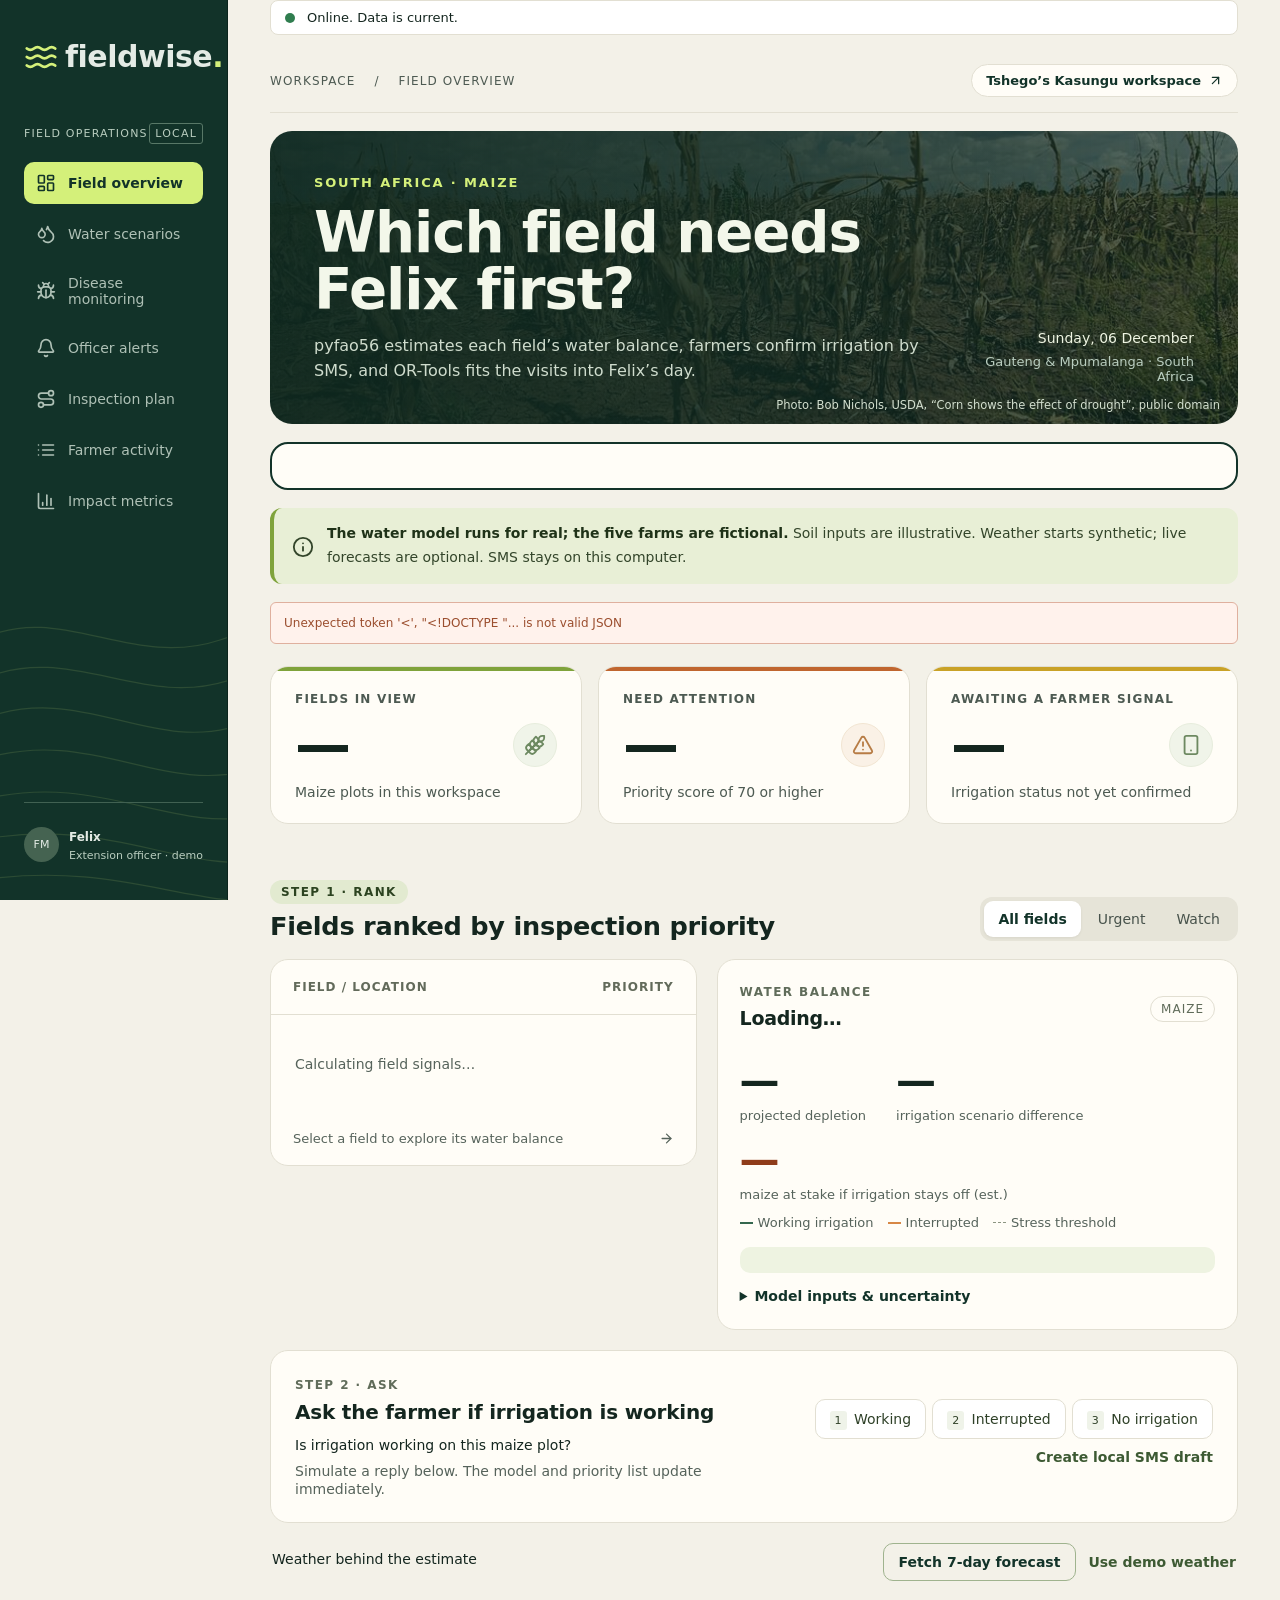
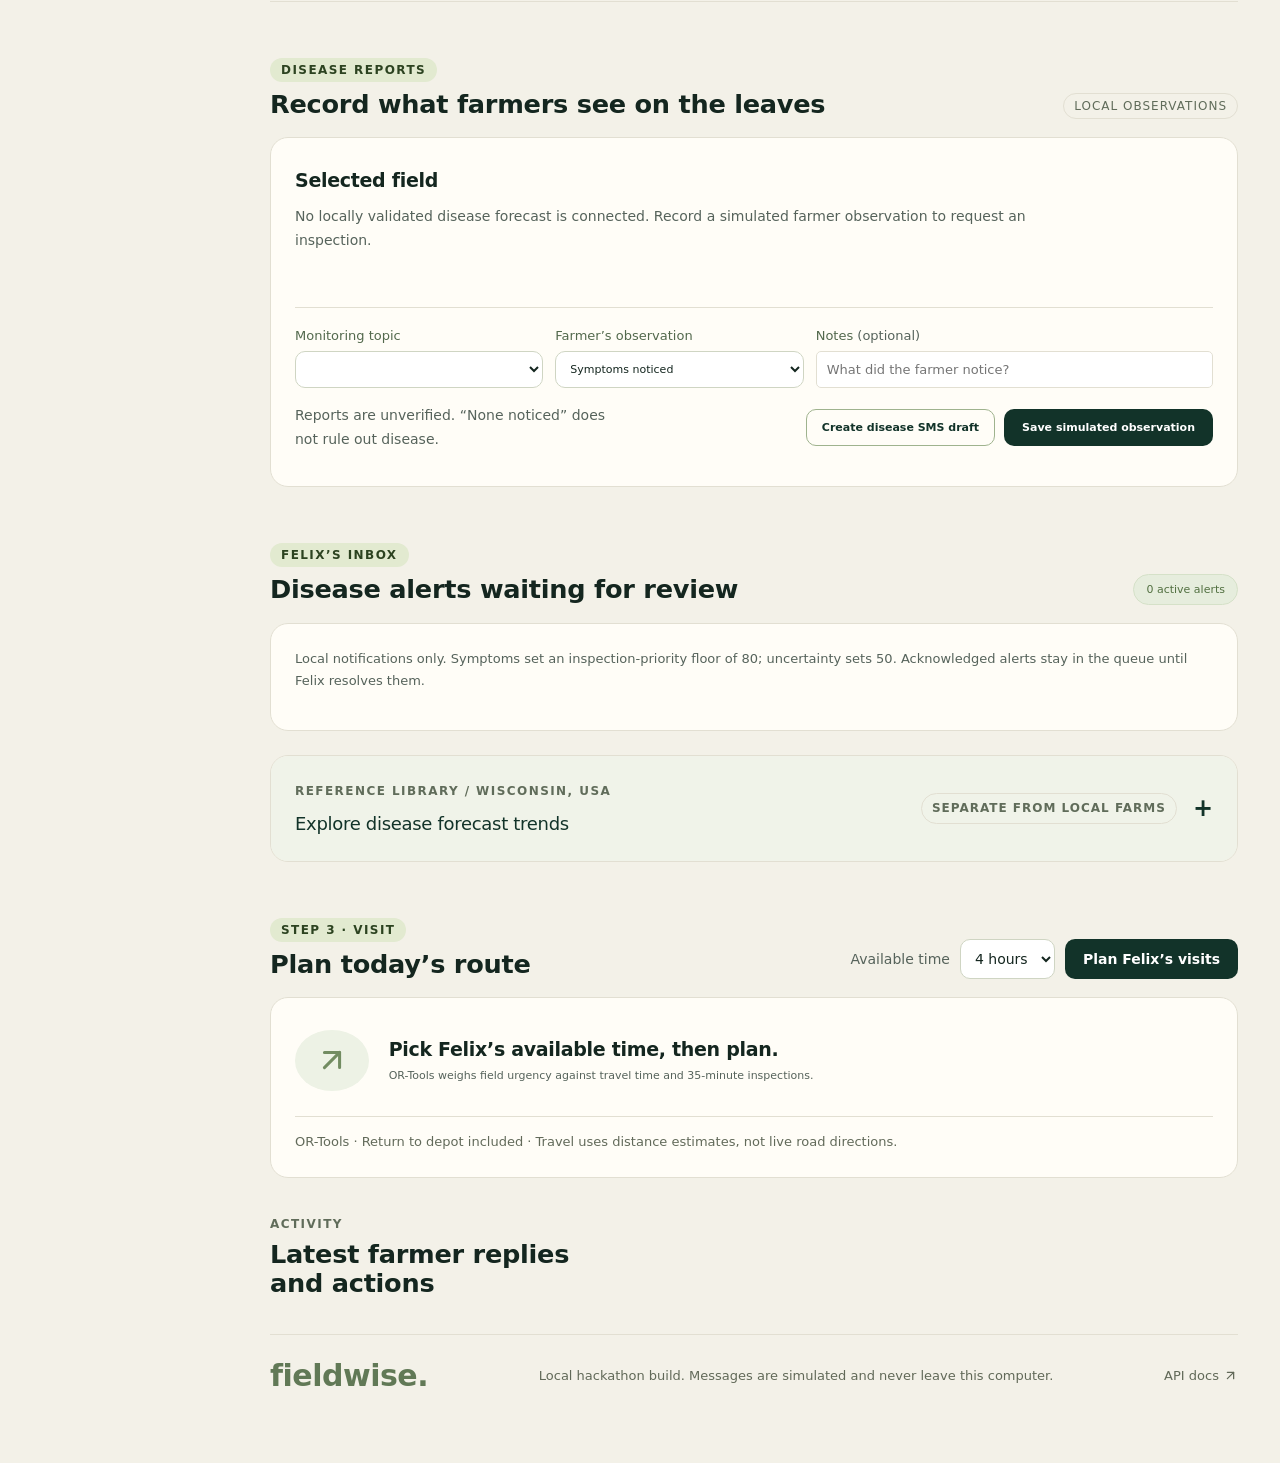
==== static/index.html @ 5302cc5b "Fieldwise hackathon build: offline-first field intelligence Officer workspace for prioritising farm " ====
<!doctype html>
<html lang="en">
<head><meta charset="utf-8"><meta name="viewport" content="width=device-width,initial-scale=1"><title>Fieldwise · Field intelligence</title><meta name="theme-color" content="#173c32"><link rel="manifest" href="/static/manifest.webmanifest"><link rel="icon" href="/static/icon.svg" type="image/svg+xml"><link rel="stylesheet" href="/static/style.css"><link rel="stylesheet" href="/static/disease.css"><link rel="stylesheet" href="/static/theme.css"><link rel="stylesheet" href="/static/a11y.css"><script defer src="/static/offline.js"></script><script defer src="/static/crops.js"></script><script defer src="/static/app.js"></script><script defer src="/static/disease.js"></script></head>
<body>
<a class="skip-link" href="#main-content">Skip to main content</a>
<aside class="sidebar" aria-label="Workspace navigation"><a class="brand" href="/" aria-label="Fieldwise home"><span class="brand-icon"><span class="ico" style="--ico:url(/static/icons/waves.svg)" aria-hidden="true"></span></span>fieldwise<span class="brand-dot">.</span></a><div class="workspace">FIELD OPERATIONS <span>LOCAL</span></div><nav aria-label="Sections"><a class="active" href="#overview"><span class="ico" style="--ico:url(/static/icons/layout-dashboard.svg)" aria-hidden="true"></span> <span>Field overview</span></a><a href="#scenario"><span class="ico" style="--ico:url(/static/icons/droplets.svg)" aria-hidden="true"></span> <span>Water scenarios</span></a><a href="#disease"><span class="ico" style="--ico:url(/static/icons/bug.svg)" aria-hidden="true"></span> <span>Disease monitoring</span></a><a href="#officer-alerts"><span class="ico" style="--ico:url(/static/icons/bell.svg)" aria-hidden="true"></span> <span>Officer alerts</span></a><a href="#route"><span class="ico" style="--ico:url(/static/icons/route.svg)" aria-hidden="true"></span> <span>Inspection plan</span></a><a href="#activity"><span class="ico" style="--ico:url(/static/icons/list.svg)" aria-hidden="true"></span> <span>Farmer activity</span></a><a href="/impact"><span class="ico" style="--ico:url(/static/icons/chart-column.svg)" aria-hidden="true"></span> <span>Impact metrics</span></a></nav><div class="sidebar-bottom"><div class="officer"><span class="avatar">FM</span><div><strong>Felix</strong><small>Extension officer · demo</small></div></div></div></aside>
<main id="overview"><span id="main-content" tabindex="-1"></span><header class="topbar"><span>WORKSPACE <b>/</b> FIELD OVERVIEW</span><a class="local" href="/felix" aria-label="Open Tshego’s Kasungu workspace">Tshego’s Kasungu workspace <span class="ico" style="--ico:url(/static/icons/arrow-up-right.svg)" aria-hidden="true"></span></a></header>
<section class="intro" data-hero="sa"><div><div class="eyebrow">SOUTH AFRICA · MAIZE</div><h1>Which field needs Felix first?</h1><p>pyfao56 estimates each field’s water balance, farmers confirm irrigation by SMS, and OR-Tools fits the visits into Felix’s day.</p></div><div class="date"><span id="today"></span><small>Gauteng & Mpumalanga · South Africa</small></div><p class="photo-credit">Photo: Bob Nichols, USDA, “Corn shows the effect of drought”, public domain</p></section>
<section id="next-visit" class="next-visit" aria-labelledby="next-visit-title" aria-live="polite"></section>
<div class="notice"><span class="notice-icon"><span class="ico" style="--ico:url(/static/icons/info.svg)" aria-hidden="true"></span></span><div><strong>The water model runs for real; the five farms are fictional.</strong> Soil inputs are illustrative. Weather starts synthetic; live forecasts are optional. SMS stays on this computer.</div></div>
<div id="error" class="error" role="alert" hidden></div>
<section class="metrics" aria-label="Field summary"><article><span>FIELDS IN VIEW</span><div><strong id="farm-count">—</strong><span class="metric-icon"><span class="ico" style="--ico:url(/static/icons/wheat.svg)" aria-hidden="true"></span></span></div><small>Maize plots in this workspace</small></article><article><span>NEED ATTENTION</span><div><strong id="urgent-count">—</strong><span class="metric-icon amber"><span class="ico" style="--ico:url(/static/icons/triangle-alert.svg)" aria-hidden="true"></span></span></div><small>Priority score of 70 or higher</small></article><article><span>AWAITING A FARMER SIGNAL</span><div><strong id="unknown-count">—</strong><span class="metric-icon"><span class="ico" style="--ico:url(/static/icons/smartphone.svg)" aria-hidden="true"></span></span></div><small>Irrigation status not yet confirmed</small></article></section>
<div class="section-heading"><div><span class="eyebrow">STEP 1 · RANK</span><h2>Fields ranked by inspection priority</h2></div><div class="filters" role="group" aria-label="Filter farms"><button class="selected" data-filter="All" aria-pressed="true">All fields</button><button data-filter="Urgent" aria-pressed="false">Urgent</button><button data-filter="Watch" aria-pressed="false">Watch</button></div></div>
<section class="field-grid"><div class="card field-list"><div class="table-head"><span>FIELD / LOCATION</span><span>PRIORITY</span></div><div id="farm-list" aria-live="polite"><p class="empty">Calculating field signals…</p></div><div class="list-foot">Select a field to explore its water balance <span><span class="ico" style="--ico:url(/static/icons/arrow-right.svg)" aria-hidden="true"></span></span></div></div><article class="card scenario" id="scenario"><div class="card-title"><div><span class="eyebrow">WATER BALANCE</span><h3 id="selected-name">Loading…</h3></div><span class="tag">MAIZE</span></div><div class="scenario-stats"><div><strong id="depletion">—</strong><span>projected depletion</span></div><div><strong id="difference">—</strong><span>irrigation scenario difference</span></div><div class="stake"><strong id="at-stake">—</strong><span>maize at stake if irrigation stays off (est.)</span></div></div><p id="yield-method" class="muted"></p><p id="window-label" class="muted"></p><div id="chart" class="chart"></div><div class="legend"><span><i class="green"></i>Working irrigation</span><span><i class="orange"></i>Interrupted</span><span><i class="dashed"></i>Stress threshold</span></div><div id="reason" class="reason"></div><details><summary>Model inputs & uncertainty</summary><div id="inputs"></div><p>Treat these as scenario estimates with low confidence. Starting moisture and field parameters are assumed, and the model is uncalibrated.</p></details></article></section>
<section class="card response"><div><span class="eyebrow">STEP 2 · ASK</span><h2>Ask the farmer if irrigation is working</h2><p id="question">Is irrigation working on this maize plot?</p><small>Simulate a reply below. The model and priority list update immediately.</small></div><div class="reply-actions"><div class="reply-group"><button data-reply="1"><span>1</span> Working</button><button data-reply="2"><span>2</span> Interrupted</button><button data-reply="3"><span>3</span> No irrigation</button></div><button class="text-button" id="draft">Create local SMS draft</button><p id="draft-result" role="status"></p></div></section>
<section class="weather-strip"><div><strong>Weather behind the estimate</strong><span id="weather-source"></span></div><div><button id="live-weather" class="outline-button">Fetch 7-day forecast</button><button id="demo-weather" class="text-button">Use demo weather</button></div></section>
<div class="section-heading" id="disease"><div><span class="eyebrow">DISEASE REPORTS</span><h2>Record what farmers see on the leaves</h2></div><span class="tag">LOCAL OBSERVATIONS</span></div>
<section class="card disease-panel"><div class="card-title"><div><h3 id="disease-farm-name">Selected field</h3><p class="disease-subtitle">No locally validated disease forecast is connected. Record a simulated farmer observation to request an inspection.</p></div></div><div id="disease-cards" class="disease-cards"></div>
<form id="disease-observation-form"><div class="observation-fields"><label>Monitoring topic<select id="disease-topic"></select></label><label>Farmer’s observation<select id="disease-status"><option value="symptoms">Symptoms noticed</option><option value="none">None noticed</option><option value="uncertain">Unsure / needs follow-up</option></select></label><label class="observation-note">Notes <span>(optional)</span><input id="disease-notes" maxlength="500" placeholder="What did the farmer notice?" autocomplete="off"></label></div><div class="observation-actions"><span>Reports are unverified. “None noticed” does not rule out disease.</span><div><button type="button" id="disease-draft" class="outline-button">Create disease SMS draft</button><button type="submit" id="save-observation" class="primary-button">Save simulated observation</button></div></div><p id="disease-draft-result" role="status"></p></form></section>
<div class="section-heading" id="officer-alerts"><div><span class="eyebrow">FELIX’S INBOX</span><h2>Disease alerts waiting for review</h2></div><span class="alert-counter" id="disease-alert-count">0 active alerts</span></div>
<section class="card alert-panel"><p class="alert-explanation">Local notifications only. Symptoms set an inspection-priority floor of 80; uncertainty sets 50. Acknowledged alerts stay in the queue until Felix resolves them.</p><div id="disease-alerts" aria-live="polite"></div></section>
<details class="card reference-panel" id="reference-panel"><summary><span><span class="eyebrow">REFERENCE LIBRARY / WISCONSIN, USA</span><strong>Explore disease forecast trends</strong></span><span class="tag">SEPARATE FROM LOCAL FARMS</span></summary><div class="reference-body"><p class="reference-intro">UW–Madison supplies station-based forecasts for maize and soybean diseases. These results are not applied to the South African farms or Felix’s priorities.</p><div class="reference-controls"><label>Forecast target date<input id="reference-date" type="date" value="2026-07-15"></label><label>Forecast days<select id="reference-days"><option value="1">1 day</option><option value="3">3 days</option><option value="7" selected>7 days</option></select></label><button id="fetch-reference" class="primary-button">Fetch UW reference</button><button id="cached-reference" class="outline-button">Load saved reference</button><button id="sample-reference" class="text-button">Use offline sample</button></div><p id="reference-error" class="reference-error" role="alert" hidden></p><div id="reference-provenance" class="reference-provenance" role="status">Loading offline sample…</div><div class="reference-selectors"><label>Disease<select id="reference-disease"><option value="grey_leaf_spot">Grey leaf spot · maize</option><option value="tar_spot">Tar spot · maize</option><option value="frogeye_leaf_spot">Frogeye leaf spot · soybean</option><option value="white_mould">White mould · non-irrigated soybean</option></select></label><label>Reference station<select id="reference-station"></select></label></div><div id="reference-chart" class="reference-chart"></div><div class="reference-table-wrap"><table class="reference-table"><thead><tr><th>Forecast date</th><th>Risk index (0–1)</th><th>Risk class</th></tr></thead><tbody id="reference-rows"></tbody></table></div><p class="reference-footnote">Inactive or missing results mean the risk is unknown. The synthetic sample uses illustrative curves, not disease equations.</p><a class="text-button" href="https://github.com/UW-Madison-DSI/llm-ag-forecasting-app" target="_blank" rel="noopener noreferrer">UW–Madison source and documentation <span class="ico" style="--ico:url(/static/icons/arrow-up-right.svg)" aria-hidden="true"></span></a></div></details>
<div class="section-heading" id="route"><div><span class="eyebrow">STEP 3 · VISIT</span><h2>Plan today’s route</h2></div><div class="route-controls"><label for="budget">Available time</label><select id="budget"><option value="120">2 hours</option><option value="240" selected>4 hours</option><option value="480">8 hours</option></select><button id="plan" class="primary-button">Plan Felix’s visits</button></div></div>
<section class="card route-card"><div id="route-result"><div class="route-placeholder"><span><span class="ico" style="--ico:url(/static/icons/arrow-up-right.svg)" aria-hidden="true"></span></span><div><h3>Pick Felix’s available time, then plan.</h3><p>OR-Tools weighs field urgency against travel time and 35-minute inspections.</p></div></div></div><p class="route-note">OR-Tools · Return to depot included · Travel uses distance estimates, not live road directions.</p></section>
<section class="activity-section" id="activity"><div><span class="eyebrow">ACTIVITY</span><h2>Latest farmer replies and actions</h2></div><div id="activity-list"></div></section>
<footer><a class="brand footer-brand" href="#overview">fieldwise.</a><span>Local hackathon build. Messages are simulated and never leave this computer.</span><a href="/docs" target="_blank" rel="noopener">API docs <span class="ico" style="--ico:url(/static/icons/arrow-up-right.svg)" aria-hidden="true"></span></a></footer>
</main><div id="toast" class="toast" role="status" hidden></div>
</body></html>
---- static/style.css ----
:root{--forest:#173c32;--green:#34674e;--lime:#d5eb91;--paper:#f5f5ef;--ink:#1f342b;--muted:#738078;--line:#e0e5dc;--orange:#d78745;--white:#fff;--shadow:0 3px 18px #203e2704;font-family:Inter,Segoe UI,Arial,sans-serif;color:var(--ink);background:var(--paper);font-synthesis:none}*{box-sizing:border-box}body{margin:0}button,select{font:inherit}button,a,select{touch-action:manipulation}button{cursor:pointer}button:disabled{cursor:wait;opacity:.55}button:focus-visible,a:focus-visible,select:focus-visible,summary:focus-visible{outline:3px solid #93ad4b;outline-offset:3px}a{color:inherit;text-decoration:none}.sidebar{width:228px;position:fixed;inset:0 auto 0 0;background:var(--forest);color:#e4ebe5;padding:38px 24px;display:flex;flex-direction:column}.brand{font-size:29px;letter-spacing:-1.4px;font-weight:700;display:flex;align-items:center;gap:7px}.brand-icon{color:var(--lime);font-size:40px;line-height:.7}.brand-dot{color:var(--lime);margin-left:-7px}.workspace{font-size:11px;letter-spacing:1.2px;color:#9ab7a7;margin:49px 0 18px;display:flex;justify-content:space-between;align-items:center}.workspace span{border:1px solid #587867;padding:3px 5px;border-radius:3px;font-size:11px}nav{display:grid;gap:9px}nav a{padding:13px 12px;border-radius:6px;color:#afc1b6;display:flex;gap:12px;font-size:18px}nav a span{font-size:12px;align-self:center}nav a:hover,nav a.active{background:#2a4e40;color:var(--lime)}.sidebar-bottom{margin-top:auto}.seedling{font-size:65px;font-weight:200;color:#95b38a;line-height:1}.sidebar-bottom p{font-size:22px;letter-spacing:-.5px;line-height:1.45;margin:12px 0}.sidebar-bottom>small{font-size:11px;color:#9eb4a7}.officer{border-top:1px solid #416152;margin-top:35px;padding-top:24px;display:flex;gap:10px;align-items:center}.avatar{background:#456351;width:35px;height:35px;border-radius:50%;display:grid;place-items:center;font-size:11px}.officer strong{font-size:12px}.officer small{display:block;font-size:11px;color:#a7beaf;margin-top:4px}main{margin-left:228px;padding:0 42px;max-width:1780px}.topbar{height:78px;border-bottom:1px solid var(--line);display:flex;justify-content:space-between;align-items:center;font-size:11px;letter-spacing:1.1px;color:var(--muted)}.topbar b{margin:0 14px;font-weight:400}.local{background:#e7ede3;border:1px solid #dce5d8;padding:7px 11px;border-radius:20px;letter-spacing:0;font-size:11px;color:#4d684e;display:flex;align-items:center;gap:7px}.local i{height:5px;width:5px;background:#588152;border-radius:50%}.intro{display:flex;justify-content:space-between;align-items:center;padding:36px 0 23px}.eyebrow{font-size:11px;letter-spacing:1.6px;color:#606c5a;font-weight:600}h1{font-size:clamp(26px,2.5vw,38px);font-weight:500;letter-spacing:-1.3px;margin:12px 0}p{line-height:1.65}.intro p{font-size:12px;color:var(--muted);margin:0}.date{text-align:right;font-size:12px}.date small{display:block;font-size:11px;color:var(--muted);margin-top:8px}.notice{display:flex;align-items:center;gap:13px;font-size:11px;line-height:1.7;background:#eaf0df;border:1px solid #dde6d0;border-radius:7px;padding:12px 16px;color:#617153}.notice strong{font-weight:600;color:#455d3d}.notice-icon{font-size:24px}.metrics{display:grid;grid-template-columns:repeat(3,1fr);gap:17px;margin:24px 0 32px}.metrics article{background:white;border:1px solid var(--line);padding:20px 22px;border-radius:8px;box-shadow:var(--shadow)}.metrics article>span{font-size:11px;letter-spacing:1px;color:var(--muted)}.metrics article>div{display:flex;justify-content:space-between;align-items:center;margin:10px 0}.metrics strong{font-size:35px;font-weight:500}.metric-icon{color:#6d8961;background:#f0f4e9;border:1px solid #e7eddd;width:35px;height:35px;display:grid;place-items:center;border-radius:50%;font-size:20px}.metric-icon.amber{color:#b77c45;background:#faf1e6;border-color:#f2e5d2}.metrics small{font-size:11px;color:var(--muted)}.section-heading{display:flex;align-items:end;justify-content:space-between;margin:30px 0 18px;gap:14px}h2{font-size:21px;letter-spacing:-.6px;font-weight:500;margin:8px 0 0}.filters{background:#e9ede3;border-radius:6px;padding:3px;display:flex;gap:3px}.filters button{border:0;background:transparent;border-radius:4px;padding:8px 12px;font-size:11px;color:#616b5e}.filters button.selected{color:var(--forest);background:#fff;box-shadow:0 1px 3px #0001}.field-grid{display:grid;grid-template-columns:.9fr 1.1fr;gap:20px;align-items:start}.card{background:var(--white);border:1px solid var(--line);border-radius:9px;box-shadow:var(--shadow);overflow:hidden}.table-head{font-size:11px;letter-spacing:1px;color:#626a5a;display:flex;justify-content:space-between;padding:20px 22px;border-bottom:1px solid var(--line)}.farm-row{display:flex;align-items:center;width:100%;text-align:left;border:0;border-bottom:1px solid #edf0e9;background:#fff;padding:21px 18px;gap:13px;position:relative}.farm-row:hover{background:#f6f9f2}.farm-row.chosen{background:#f0f5e9}.farm-row.chosen:before{content:'';position:absolute;left:0;top:0;bottom:0;width:3px;background:#7b9854}.farm-icon{width:34px;height:36px;background:#e8efdf;color:#78936b;display:grid;place-items:center;border-radius:6px;font-size:22px;flex-shrink:0}.farm-info{flex:1}.farm-info strong{font-size:12px;font-weight:600;display:block}.farm-info small{font-size:11px;color:var(--muted);display:block;margin-top:5px}.farm-score{display:flex;flex-direction:column;align-items:end;gap:5px;font-size:11px;color:#5f6b62}.badge{padding:4px 8px;border-radius:15px;font-size:11px;font-weight:500}.urgent{background:#f9e8d9;color:#995923}.watch{background:#f8f0d6;color:#8c7724}.routine{background:#eaf0e3;color:#546f46}.list-foot{font-size:11px;color:var(--muted);padding:18px 22px;display:flex;justify-content:space-between}.scenario{padding:22px}.card-title{display:flex;justify-content:space-between;align-items:center}h3{font-size:17px;font-weight:500;margin:7px 0;letter-spacing:-.3px}.tag{border:1px solid var(--line);border-radius:4px;font-size:11px;letter-spacing:1px;color:#606c5a;padding:5px 7px}.scenario-stats{display:flex;gap:30px;margin:22px 0 12px}.scenario-stats strong{font-size:26px;font-weight:500}.scenario-stats strong small{font-size:12px;color:var(--muted)}.scenario-stats span{display:block;font-size:11px;color:var(--muted);margin-top:4px}.muted{font-size:11px;color:var(--muted)}.chart svg{width:100%;height:auto;display:block}.legend{display:flex;gap:14px;flex-wrap:wrap;font-size:11px;color:var(--muted);margin-bottom:17px}.legend span{display:flex;align-items:center;gap:5px}.legend i{display:block;width:13px;height:2px}.legend .green{background:var(--green)}.legend .orange{background:var(--orange)}.legend .dashed{border-top:1px dashed #8c9582}.reason{font-size:11px;line-height:1.7;color:#64735e;background:#f6f8f1;border-radius:5px;padding:11px}details{margin-top:12px;font-size:11px;color:var(--muted);line-height:1.6}summary{cursor:pointer;color:#5a7054}details p{margin-bottom:0}.input-grid{display:grid;grid-template-columns:1fr 1fr;gap:8px;margin-top:10px}.response{display:flex;align-items:center;justify-content:space-between;gap:22px;margin-top:20px;padding:24px}.response h2{font-size:20px}.response p{font-size:11px;margin:10px 0 5px}.response small{font-size:11px;color:var(--muted)}.reply-group{display:flex;gap:6px}.reply-group button{border:1px solid var(--line);background:#fff;border-radius:6px;padding:10px;font-size:11px;color:#5d7059;white-space:nowrap}.reply-group button span{background:#eff3e9;border-radius:3px;padding:3px 5px;font-size:11px;margin-right:3px}.reply-group button.selected{background:var(--forest);color:#fff;border-color:var(--forest)}.reply-group button.selected span{background:#496551}.text-button{border:0;background:transparent;color:#616a57;font-size:11px;padding:10px 0}.reply-actions{text-align:right;max-width:49%}#draft-result{font-size:11px;color:#66715f;margin:0}.weather-strip{border-bottom:1px solid var(--line);padding:20px 2px;display:flex;align-items:center;justify-content:space-between;gap:20px;font-size:11px}.weather-strip strong{display:block;font-weight:500}.weather-strip span{display:block;color:var(--muted);font-size:11px;margin-top:6px}.weather-strip>div:last-child{display:flex;gap:12px}.outline-button{border:1px solid #ced9c4;background:transparent;color:#526d47;font-size:11px;padding:9px 11px;border-radius:5px}.route-controls{display:flex;gap:10px;align-items:center;font-size:11px}.route-controls label{color:var(--muted)}select{background:#fff;border:1px solid var(--line);border-radius:5px;padding:10px;font-size:11px;color:var(--ink)}.primary-button{background:var(--forest);color:#fff;border:0;border-radius:5px;padding:12px 15px;font-size:11px}.primary-button span{color:var(--lime);margin-left:12px}.route-card{padding:24px}.route-placeholder{display:flex;gap:20px;align-items:center;padding:8px 0}.route-placeholder>span{font-size:31px;background:#edf2e5;color:#728c61;border-radius:50%;padding:12px 19px}.route-placeholder p{font-size:11px;color:var(--muted);margin:5px 0}.route-note{font-size:11px;color:#626a5a;border-top:1px solid var(--line);padding-top:15px;margin:17px 0 0}.route-summary{display:flex;justify-content:space-between;font-size:12px;margin-bottom:20px}.route-stops{display:flex;gap:12px;flex-wrap:wrap}.stop{background:#f3f6ed;border:1px solid #e7ecdf;padding:13px;border-radius:6px;min-width:145px;flex:1}.stop>span{font-size:11px;color:#7d8f6c}.stop strong{display:block;font-size:11px;margin:9px 0}.stop small{font-size:11px;color:var(--muted)}.deferred{font-size:11px;color:#8b7c62}.activity-section{display:grid;grid-template-columns:1fr 2fr;gap:20px;padding:36px 0}.activity-row{border-bottom:1px solid var(--line);padding:11px 0;font-size:11px;display:flex;gap:12px;align-items:baseline;line-height:1.6}.activity-row time{font-size:11px;color:#616a57;min-width:45px}.empty{font-size:11px;color:var(--muted);padding:24px}.error{border:1px solid #dfb09e;padding:13px;margin-top:18px;background:#fff2ec;color:#9b4e2e;font-size:12px;border-radius:6px}footer{border-top:1px solid var(--line);display:flex;justify-content:space-between;align-items:center;gap:15px;padding:23px 0 30px;font-size:11px;color:#616958}.footer-brand{font-size:20px;color:#617956}.toast{position:fixed;bottom:22px;right:25px;background:var(--forest);color:#fff;padding:15px 21px;border-radius:7px;box-shadow:0 6px 20px #0002;font-size:12px;z-index:10;max-width:90vw}[hidden]{display:none!important}html{scroll-behavior:smooth;scroll-padding-top:20px}@media(min-width:1600px){main{padding:0 64px}.farm-row{padding:26px 22px}.chart{margin-top:15px}}@media(max-width:1200px){.sidebar{width:195px;padding:32px 18px}main{margin-left:195px;padding:0 25px}.date{display:none}.response{align-items:start;flex-direction:column}.reply-actions{max-width:100%;text-align:left}.field-grid{grid-template-columns:1fr 1.1fr}.farm-row{padding:19px 12px;gap:8px}.farm-info strong{font-size:11px}}@media(max-width:900px){.sidebar{width:72px;padding:26px 12px}.brand{font-size:0}.brand-icon{font-size:38px}.brand-dot,.workspace,.sidebar-bottom,nav a span{display:none}nav{margin-top:40px}nav a{padding:12px;justify-content:center}main{margin-left:72px;padding:0 22px}.field-grid{grid-template-columns:1fr}.metrics{gap:9px}.metrics article{padding:16px 13px}.metrics article>span{font-size:11px}.metrics small{font-size:11px}.section-heading{flex-wrap:wrap}.weather-strip{align-items:start;flex-direction:column}.activity-section{grid-template-columns:1fr}.footer-brand{font-size:20px}.topbar{height:62px}.intro{padding-top:28px}}@media(max-width:520px){.sidebar{display:none}main{margin-left:0;padding:0 16px}.intro h1{font-size:29px}.intro p{font-size:11px}.metrics{grid-template-columns:1fr}.metrics article{display:grid;grid-template-columns:1fr auto;align-items:center;padding:13px 17px}.metrics article>div{grid-row:1/3;grid-column:2;gap:15px;margin:0}.metrics strong{font-size:28px}.metrics small{margin-top:6px}.metrics article>span{font-size:11px}.notice{font-size:11px}.topbar{font-size:11px}.topbar b{margin:0 6px}.response{padding:20px}.reply-group{flex-wrap:wrap}.reply-group button{font-size:11px}.route-controls{flex-wrap:wrap}.scenario{padding:18px}.scenario-stats{gap:18px}.scenario-stats strong{font-size:24px}.legend{font-size:11px;gap:10px}.weather-strip>div:last-child{flex-wrap:wrap}footer span{max-width:140px;line-height:1.6}h2{font-size:20px}.route-summary{flex-direction:column;gap:8px}}@media(prefers-reduced-motion:reduce){html{scroll-behavior:auto}}
---- static/disease.css ----
.disease-panel,.alert-panel{padding:24px}.disease-subtitle,.reference-intro{font-size:12px;color:var(--muted);max-width:800px;line-height:1.7}.disease-cards{display:grid;grid-template-columns:1fr 1fr;gap:14px;margin:20px 0}.disease-condition{background:#f7f8f2;border:1px solid var(--line);border-radius:7px;padding:18px}.disease-condition-top{display:flex;justify-content:space-between;align-items:center;gap:12px}.disease-condition h4{font-weight:600;font-size:13px;margin:0}.unassessed{background:#e8ece5;color:#5e6a57;border-radius:15px;padding:5px 9px;font-size:11px;white-space:nowrap}.disease-condition p{font-size:11px;color:#616a5a;margin-bottom:0}.disease-condition small{font-size:11px;color:#616a5a;display:block;margin-top:9px}.observation-fields{display:grid;grid-template-columns:1fr 1fr 1.6fr;gap:12px;border-top:1px solid var(--line);padding-top:20px}.observation-fields label,.reference-controls label,.reference-selectors label{display:flex;flex-direction:column;gap:8px;font-size:11px;font-weight:500;color:#53694d}.observation-fields label span{font-weight:400;color:var(--muted);display:contents}.observation-fields input,.reference-controls input{padding:10px;border:1px solid var(--line);border-radius:5px;font:inherit;color:var(--ink);background:white;min-width:0}.observation-fields select,.reference-controls select,.reference-selectors select{font-size:11px}.observation-actions{display:flex;justify-content:space-between;align-items:center;gap:20px;margin-top:16px}.observation-actions>span{font-size:11px;color:var(--muted);max-width:320px;line-height:1.7}.observation-actions>div{display:flex;gap:9px}.observation-actions button{font-size:11px}.alert-counter{background:#e6eddd;color:#527041;border:1px solid #d5e1c8;border-radius:20px;padding:8px 12px;font-size:11px}.alert-explanation{font-size:11px;color:var(--muted);line-height:1.7;margin:0 0 14px}.officer-alert{border-top:1px solid var(--line);padding:17px 0;display:flex;justify-content:space-between;align-items:center;gap:20px}.officer-alert h4{margin:0 0 7px;font-size:12px;font-weight:600}.officer-alert p{font-size:11px;color:var(--muted);margin:4px 0;max-width:650px}.alert-actions{display:flex;gap:8px;align-items:center;flex-shrink:0}.alert-actions button{padding:9px 11px;font-size:11px}.state-pill{font-size:11px;padding:5px 8px;background:#f7eadb;color:#9a683b;border-radius:12px}.state-pill.acknowledged{background:#e9eeda;color:#6b7a35}.state-pill.resolved{background:#e9eeea;color:#64816b}.reference-panel{margin-top:24px;font-size:inherit}.reference-panel>summary{list-style:none;padding:22px 24px;display:flex;justify-content:space-between;align-items:center;gap:16px;background:#f0f3e9}.reference-panel>summary::-webkit-details-marker{display:none}.reference-panel>summary strong{display:block;font-size:18px;font-weight:500;letter-spacing:-.3px;margin-top:8px}.reference-panel>summary:after{content:'+';font-size:24px}.reference-panel[open]>summary:after{content:'−'}.reference-panel .tag{margin-left:auto}.reference-body{padding:0 24px 24px}.reference-controls{display:flex;align-items:end;gap:13px;flex-wrap:wrap;margin:20px 0}.reference-controls button{min-height:37px;font-size:11px}.reference-controls label input{font-size:11px;height:37px}.reference-provenance{background:#fff2dd;border:1px solid #e9d7ae;color:#846c3c;padding:13px 15px;border-radius:6px;font-size:11px;line-height:1.7}.reference-provenance.live{background:#eaf0e4;border-color:#d6e1c9;color:#60724d}.reference-selectors{display:flex;gap:15px;margin:20px 0 15px}.reference-selectors label{flex:1;min-width:0}.reference-selectors select{width:100%;text-overflow:ellipsis}.reference-chart svg{width:100%;height:auto;max-height:250px;display:block}.reference-table-wrap{overflow-x:auto}.reference-table{width:100%;border-collapse:collapse;font-size:11px;margin-top:12px}.reference-table th{text-align:left;font-size:11px;font-weight:500;letter-spacing:.7px;color:var(--muted);padding:11px;border-bottom:1px solid var(--line)}.reference-table td{padding:10px 11px;border-bottom:1px solid #edf0e8}.reference-footnote{color:var(--muted);font-size:11px}.reference-error{padding:12px;border:1px solid #e0b79e;background:#fff0e7;color:#975331;border-radius:6px;font-size:11px}.risk-high{color:#a94d29}.risk-moderate{color:#997526}.risk-low{color:#47795a}.risk-unknown,.risk-inactive{color:#8c9484}#disease-draft-result{font-size:11px;color:#67765d;line-height:1.6}.disease-reason{font-size:11px;color:#967145}.alert-panel .empty{padding:12px 0;margin:0}@media(max-width:1200px){.observation-fields{grid-template-columns:1fr 1fr}.observation-note{grid-column:1/-1}.observation-actions{align-items:start;flex-direction:column}.officer-alert{align-items:start;flex-direction:column;gap:10px}}@media(max-width:650px){.disease-cards{grid-template-columns:1fr}.disease-panel,.alert-panel{padding:18px}.observation-fields{grid-template-columns:1fr}.observation-actions>div{flex-wrap:wrap}.reference-panel>summary{padding:18px}.reference-panel .tag{display:none}.reference-body{padding:0 18px 18px}.reference-selectors{flex-direction:column}.reference-controls{gap:10px}.reference-controls label{flex:1}.reference-panel>summary strong{font-size:17px}.disease-condition-top{flex-wrap:wrap}.alert-actions{flex-wrap:wrap}.disease-panel select{max-width:100%}}
---- static/theme.css ----
/* Fieldwise visual theme: "field ledger". Loaded after page styles, before a11y.css.
   Fonts are system fonts (Bahnschrift ships with Windows 10+), so nothing downloads and offline mode still works. */
:root{
  --forest:#123329;--forest-2:#1c4536;--lime:#d4f07a;--paper:#f3f1e8;--card:#fffdf7;--ink:#14261f;--line:#e2dfd2;
  --clay:#8f3c1a;--clay-bg:#f6dfd3;--amber:#6f5205;--amber-bg:#f3e6bf;--moss:#2f5427;--moss-bg:#dfead5;
  --display:"Bahnschrift","DIN Alternate","Barlow Semi Condensed","Roboto Condensed","Arial Narrow",system-ui,sans-serif;
  --text:"Segoe UI Variable Text","Segoe UI",system-ui,-apple-system,"Helvetica Neue",sans-serif;
  --lift:0 1px 0 #fff inset,0 12px 32px -20px rgba(18,51,41,.45);
  --contour:url("data:image/svg+xml,%3Csvg xmlns='http://www.w3.org/2000/svg' width='520' height='320' viewBox='0 0 520 320'%3E%3Cg fill='none' stroke='%23d4f07a' stroke-opacity='.13' stroke-width='1.2'%3E%3Cpath d='M-20 60c80-40 150 30 240 0s170-60 320-10'/%3E%3Cpath d='M-20 100c90-40 160 30 250 0s160-50 310-5'/%3E%3Cpath d='M-20 140c100-40 170 35 260 5s150-45 300 0'/%3E%3Cpath d='M-20 180c110-35 180 35 270 10s140-40 290 5'/%3E%3Cpath d='M-20 220c120-30 190 35 280 15s130-35 280 10'/%3E%3Cpath d='M-20 260c130-25 200 35 290 20s120-30 270 15'/%3E%3Cpath d='M-20 300c140-20 210 30 300 20s110-25 260 15'/%3E%3Cellipse cx='400' cy='70' rx='60' ry='26'/%3E%3Cellipse cx='400' cy='70' rx='34' ry='13'/%3E%3C/g%3E%3C/svg%3E");
  font-family:var(--text);font-size:15px;color:var(--ink);background:var(--paper);
}
body{background:var(--paper);-webkit-font-smoothing:antialiased}
h1,h2,h3,.brand,.metrics strong,.points strong,.evidence-value,.scenario-stats strong,.farm-points,.impact-tile strong,.hero-stat strong{font-family:var(--display);font-variant-numeric:tabular-nums}
p{line-height:1.6}

/* Sidebar */
.sidebar{background:var(--forest) var(--contour) 0 100%/520px auto no-repeat;border-right:1px solid #0b241c}
.brand{font-size:30px;letter-spacing:-.5px;font-weight:700}
nav a{font-size:16px;border-radius:10px;padding:11px 12px;transition:background .15s,color .15s}
nav a span{font-size:14px}
nav a.active{background:var(--lime);color:var(--forest);font-weight:600}
nav a:hover:not(.active){background:#21503f;color:#f1f6e4}
.sidebar-bottom>small{font-size:13px;line-height:1.5;color:#b9cdbf;display:block}
.officer small,.workspace{color:#b9cdbf}

/* Top bar and connection pill */
main{padding-bottom:40px}
.topbar{height:64px;font-size:12px;color:#4d5a52}
.local{font-size:13px;background:var(--card);border-color:var(--line);color:var(--forest);font-weight:600;padding:8px 14px}
.connection{display:inline-flex;margin:14px 0 0;border-radius:999px;padding:6px 14px;font-size:13px;width:auto;max-width:100%}
.connection span{min-width:0}

/* Hero band */
.intro{position:relative;overflow:hidden;margin-top:18px;padding:44px 44px 40px;border-radius:22px;align-items:flex-end;gap:32px;
  background:var(--forest) var(--contour) right -40px top -20px/620px auto no-repeat;color:#f3f7ea;box-shadow:0 30px 60px -40px rgba(18,51,41,.8)}
.intro::after{content:"";position:absolute;inset:auto -80px -120px auto;width:340px;height:340px;border-radius:50%;background:radial-gradient(circle,rgba(212,240,122,.22),transparent 65%);pointer-events:none}
.intro>*{position:relative;z-index:1}
.intro .eyebrow{color:var(--lime);font-size:13px;letter-spacing:.14em}
.intro h1{font-size:clamp(34px,4.4vw,60px);font-weight:600;line-height:1.02;letter-spacing:-.02em;margin:14px 0 14px;max-width:18ch}
.intro p{color:#cfdccd;font-size:16px;max-width:62ch}
.intro .date{color:#eef4e2;font-size:14px}
.intro .date small{color:#b9cdbf;font-size:13px}
.intro .tag{border-color:#4d7262;color:var(--lime)}
.flow-steps{list-style:none;counter-reset:step;display:flex;flex-wrap:wrap;gap:8px;padding:0;margin:20px 0 0}
.flow-steps li{counter-increment:step;display:flex;align-items:center;gap:9px;background:rgba(255,255,255,.07);border:1px solid rgba(212,240,122,.28);border-radius:999px;padding:7px 14px 7px 7px;font-size:14px;color:#eef4e2}
.flow-steps li::before{content:counter(step);display:grid;place-items:center;width:24px;height:24px;border-radius:50%;background:var(--lime);color:var(--forest);font:700 13px var(--display)}

/* Notices */
.notice{background:#e8efd6;border:0;border-left:4px solid #7fa33b;border-radius:12px;font-size:14px;color:#33452a;margin-top:18px;padding:14px 18px}
.notice strong{color:#1f3218}
.privacy-summary{font-size:14px;color:#3f4c44;background:var(--card);border:1px solid var(--line);border-radius:14px;padding:16px 20px}

/* Big-number tiles */
.metrics{gap:16px;margin:22px 0 30px}
.metrics article{background:var(--card);border-radius:18px;padding:22px 24px;box-shadow:var(--lift);border:1px solid var(--line);position:relative;overflow:hidden}
.metrics article::before{content:"";position:absolute;inset:0 0 auto 0;height:4px;background:#7fa33b}
.metrics article:nth-child(2)::before{background:#c0662f}
.metrics article:nth-child(3)::before{background:#c9a227}
.metrics article>span{font-size:12px;letter-spacing:.1em;color:#4d5a52;font-weight:600}
.metrics strong{font-size:56px;font-weight:600;line-height:1;letter-spacing:-.02em}
.metrics small{font-size:14px;color:#4d5a52}
.metric-icon{width:44px;height:44px;font-size:22px}

/* Section headings */
.section-heading{margin:44px 0 18px}
.eyebrow{font-size:12px;letter-spacing:.12em}
.section-heading .eyebrow,.impact-card>.eyebrow{display:inline-block;background:#e2ead0;color:#2c4320;padding:5px 11px;border-radius:999px}
h2{font-size:clamp(22px,2vw,30px);font-weight:600;letter-spacing:-.01em;line-height:1.15}
h3{font-size:19px;font-weight:600}

/* Cards */
.card{background:var(--card);border-radius:18px;border:1px solid var(--line);box-shadow:var(--lift)}
.tag{border-radius:999px;font-size:12px;padding:5px 10px}
.table-head{font-size:12px;font-weight:600}

/* Farm lists: rows, badges, score meters */
.farm-row,.felix-farm{background:var(--card);padding:18px 20px;transition:background .15s}
.farm-row:hover,.felix-farm:hover{background:#f4f7ea}
.farm-row.chosen,.felix-farm.selected{background:#ecf3dc}
.farm-row.chosen::before{width:4px;background:var(--forest)}
.farm-info strong,.farm-label strong{font-size:16px}
.farm-info small,.farm-label small{font-size:13px;color:#4d5a52}
.farm-icon{border-radius:10px;background:#e2ead0;color:var(--moss)}
.farm-score{font-size:13px;min-width:96px}
.badge{font-size:12px;font-weight:600;display:inline-flex;align-items:center;gap:6px;padding:4px 10px}
.badge::before{content:"";width:7px;height:7px;border-radius:50%;background:currentColor}
.urgent{background:var(--clay-bg);color:var(--clay)}
.watch{background:var(--amber-bg);color:var(--amber)}
.routine{background:var(--moss-bg);color:var(--moss)}
.meter{display:block;width:96px;height:6px;border-radius:99px;background:#e4e2d6;overflow:hidden}
.meter i{display:block;height:100%;border-radius:inherit;background:var(--moss)}
.meter.hot i{background:#c0662f}.meter.warm i{background:#c9a227}
.rank{background:var(--forest);color:var(--lime);font:700 14px var(--display);width:32px;height:32px}
.farm-points{font-size:26px;font-weight:600;display:grid;justify-items:end;gap:6px}

/* Scenario panel */
.scenario-stats strong{font-size:40px;font-weight:600}
.scenario-stats span,.muted,.legend{font-size:13px}
.reason{font-size:14px;color:#2f4128;background:#eef3e1;border-radius:10px;padding:13px 15px}
details{font-size:14px}
summary{font-weight:600;color:var(--forest)}

/* Controls */
.primary-button{background:var(--forest);color:#fff;font-size:14px;font-weight:600;border-radius:10px;padding:12px 18px;transition:transform .12s,box-shadow .12s}
.primary-button:hover:not(:disabled){transform:translateY(-1px);box-shadow:0 8px 18px -10px rgba(18,51,41,.8)}
.outline-button{font-size:14px;color:var(--forest);border:1.5px solid #9fb38e;border-radius:10px;padding:10px 15px;font-weight:600}
.outline-button:hover:not(:disabled){background:#eef3e1}
.text-button{font-size:14px;color:#3d5a33;font-weight:600}
select,input,textarea{font-size:14px;border-radius:10px;border-color:#cfd5c3}
.filters{border-radius:12px;padding:4px;background:#e6e4d8}
.filters button{font-size:14px;color:#47524b;border-radius:9px;padding:8px 14px}
.filters button.selected{color:var(--forest);font-weight:600}
.reply-group button{font-size:14px;border-radius:10px;padding:11px 14px;color:#2f4128}
.reply-group button.selected{background:var(--forest)}
.response p,.response small,.route-controls,.weather-strip,.weather-strip span{font-size:14px}
.response{border-radius:18px}

/* Text sizes inside cards */
.hint,.list-foot,.route-note,.map-key,.map-credit,.last-report,.alert-explanation{font-size:13px}
.workflow-grid p,.workflow-grid label,.decision p,.evidence-card p,.fetch-toolbar p,.snapshot-card small,#draft-result,.deferred{font-size:14px}
.snapshot-card p{font-size:16px}
.evidence-card{border-radius:18px}
.evidence-value{font-size:30px;font-weight:600}
.evidence-heading h3{font-size:17px}
.evidence-state{font-size:12px;font-weight:600;border-radius:999px;padding:4px 10px}
.points strong{font-size:64px;font-weight:600;line-height:1}
.decision h3{font-size:28px}
.success{background:#eef3e1;border-radius:10px}
.stop{border-radius:14px;background:#f1f4e6}
.stop strong{font-size:15px}.stop>span,.stop small{font-size:13px}
.shortlist-item{font-size:15px}
.shortlist-item small{font-size:13px}
.activity-row{font-size:14px}
.activity-row time{font-size:13px}
#event-log{max-height:420px;overflow:auto;padding-right:6px}
.empty{font-size:14px}
.toast{border-radius:12px;font-size:14px}
footer{font-size:13px}

/* Entrance motion; a11y.css removes it for reduced-motion users */
@keyframes fw-rise{from{opacity:0;transform:translateY(10px)}to{opacity:1;transform:none}}
.intro,.metrics article,.card,.impact-tile,.hero-stat{animation:fw-rise .55s cubic-bezier(.2,.7,.2,1) both}
.metrics article:nth-child(2),.hero-stat:nth-child(2){animation-delay:.07s}
.metrics article:nth-child(3),.hero-stat:nth-child(3){animation-delay:.14s}
.hero-stat:nth-child(4){animation-delay:.21s}

@media(max-width:900px){
  .intro{padding:30px 24px 28px;border-radius:18px;flex-direction:column;align-items:flex-start}
  .intro h1{font-size:34px}
  .metrics strong{font-size:40px}
  .points strong{font-size:48px}
}
@media(max-width:520px){
  .intro{padding:26px 18px;margin-top:12px}
  .intro h1{font-size:30px}
  .intro p{font-size:15px}
  .metrics article{padding:16px}
  .metrics strong{font-size:34px}
  .flow-steps li{font-size:13px}
}

/* Disease and alert panels */
.disease-subtitle,.disease-condition p,.observation-actions span,.alert-row p,.alert-row small,.reference-intro,.reference-footnote,.reference-provenance{font-size:14px}
.disease-condition small,.observation-fields label{font-size:13px}
.disease-condition{border-radius:14px}
.weather-strip button{white-space:nowrap}

/* ---- Round 3: patterns from FarmRise (content first, tap-first, flat illustration) and FieldView (colour-coded map) ---- */
/* Flat, quiet surfaces: no glow, no lift shadows, more white space. */
.intro::after{display:none}
.intro{box-shadow:none}
.card,.metrics article,.impact-tile,.evidence-card{box-shadow:none}
.section-heading{margin-top:56px}

/* Next-visit card: the one decision, up front */
.next-visit{display:grid;grid-template-columns:auto 1fr auto;gap:20px;align-items:center;margin:18px 0 0;padding:22px 24px;background:var(--card);border:2px solid var(--forest);border-radius:18px}
.next-visit .crop-icon{width:64px;height:64px}
.next-visit h2{display:flex;flex-wrap:wrap;align-items:center;gap:10px;margin:6px 0 6px;font-size:clamp(24px,2.4vw,32px)}
.next-visit p{margin:0;font-size:15px;color:#3f4c44;max-width:70ch}
.next-visit .badge{font-family:var(--text);font-size:13px}
.next-actions{display:flex;flex-direction:column;gap:8px;align-items:stretch;min-width:190px}
.next-actions .primary-button,.next-actions .outline-button{text-align:center;padding:14px 18px;font-size:15px}
.next-visit .eyebrow{color:#2c4320}

/* Crop illustrations in lists */
.crop-icon{width:40px;height:40px;flex:none;display:block}
.felix-farm .crop-icon{width:36px;height:36px}

/* Colour-coded map pins and legend */
.map-pin.pin-hot circle{fill:#b4532a}.map-pin.pin-warm circle{fill:#b8901c}.map-pin.pin-calm circle{fill:#3f6b3a}.map-pin.pin-done circle{fill:#8b928a}
.map-pin.active circle{stroke:#123329;stroke-width:5}
.map-legend{list-style:none;display:flex;flex-wrap:wrap;gap:8px 16px;padding:0;margin:14px 0 4px;font-size:13px;color:#2f3b34}
.map-legend li{display:flex;align-items:center;gap:7px}
.map-legend i{width:14px;height:14px;border-radius:50%;border:2px solid #fff;box-shadow:0 0 0 1px #c9cdbf}
.map-legend .pin-hot{background:#b4532a}.map-legend .pin-warm{background:#b8901c}.map-legend .pin-calm{background:#3f6b3a}.map-legend .pin-done{background:#8b928a}

/* Tap-first visit outcomes */
.outcome-chips{display:flex;flex-wrap:wrap;gap:8px;margin:0 0 12px}
.outcome-chips button{border:1.5px solid #9fb38e;background:var(--card);color:var(--forest);border-radius:999px;padding:9px 14px;font-size:14px;font-weight:600;min-height:44px}
.outcome-chips button:hover{background:#eef3e1}
.outcome-chips button[aria-pressed=true]{background:var(--forest);color:#fff;border-color:var(--forest)}
#checkin-options button{min-height:48px;font-size:15px}

@media(max-width:900px){
  .next-visit{grid-template-columns:auto 1fr}
  .next-actions{grid-column:1/-1;flex-direction:row;flex-wrap:wrap}
  .next-actions>*{flex:1}
}
@media(max-width:520px){.next-visit{padding:18px;gap:14px}.next-visit .crop-icon{width:48px;height:48px}}
.reset-demo{display:block;width:100%;margin:0 0 14px;padding:10px 12px;border-radius:10px;border:1px dashed #6f8f7c;background:transparent;color:#d9e6d5;font-size:13px;font-weight:600;text-align:left}
.reset-demo:hover{background:#21503f}

.scenario-stats{flex-wrap:wrap;row-gap:14px}
.stake strong{color:#8f3c1a}
#yield-method{font-size:12.5px;line-height:1.5;margin:0 0 10px}

/* Who to ask next + learning */
.ask-grid{display:grid;grid-template-columns:1.2fr 1fr;gap:20px}
.ask-card,.learn-card{padding:22px}
.ask-row{display:grid;grid-template-columns:auto 1fr auto;gap:14px;align-items:center;padding:14px 0;border-top:1px solid var(--line)}
.ask-body{display:grid;gap:5px}
.ask-body strong{font-size:16px}
.ask-body small{font-size:13px;color:#4d5a52}
.ask-body .meter{width:100%;max-width:260px}
.learn-card h3{margin-top:0}
@media(max-width:900px){.ask-grid{grid-template-columns:1fr}.ask-row{grid-template-columns:auto 1fr}.ask-row button{grid-column:1/-1}}
.tie-note{font-size:13px;background:#f3e6bf;color:#4a3a06;border-radius:10px;padding:10px 12px;margin:0 0 6px}
.reference-table{width:100%;border-collapse:collapse;font-size:14px}
.reference-table th,.reference-table td{text-align:left;padding:8px 10px;border-bottom:1px solid var(--line);vertical-align:top}
.reference-table th{font-size:12.5px;color:#4d5a52;font-weight:600}
.hero-fact{margin:4px 0 0;font-size:15px;color:#dfe9d6}
.hero-fact strong{color:var(--lime);font-weight:700}
.hero-fact a{color:#dfe9d6;text-decoration:underline;font-size:13px}

/* Lucide icons (ISC licence, static/icons/LICENSE.txt), drawn in the current text colour via CSS mask */
.ico{display:inline-block;width:1.15em;height:1.15em;flex:none;vertical-align:-.2em;background:currentColor;
  -webkit-mask:var(--ico) center/contain no-repeat;mask:var(--ico) center/contain no-repeat}
nav a .ico{width:20px;height:20px;align-self:center}
.metric-icon .ico{width:22px;height:22px}
.brand-icon .ico{width:34px;height:34px;color:var(--lime)}
.notice-icon .ico{width:22px;height:22px}
@media(forced-colors:active){.ico{background:CanvasText}}

/* Photo heroes: a dark gradient keeps text at high contrast over any part of the photo. */
.intro[data-hero]{background:linear-gradient(90deg,rgba(14,40,31,.95) 0%,rgba(14,40,31,.86) 50%,rgba(14,40,31,.66) 100%),var(--hero) center/cover no-repeat,var(--forest)}
.intro[data-hero=sa]{--hero:url(/static/photos/hero-sa.jpg)}
.intro[data-hero=kasungu]{--hero:url(/static/photos/hero-kasungu.jpg)}
.intro[data-hero=impact]{--hero:url(/static/photos/hero-impact.jpg)}
.intro[data-hero=pilot]{--hero:url(/static/photos/hero-pilot.jpg)}
.intro[data-hero] .hero-stat{background:rgba(14,40,31,.88)}
.intro .photo-credit{position:absolute;right:18px;bottom:10px;margin:0;font-size:11.5px;color:#d3dfcf;max-width:60%;text-align:right}
.crop-photo{border-radius:10px;object-fit:cover;background:#e2ead0}
@media(max-width:900px){.intro[data-hero]{background:linear-gradient(rgba(14,40,31,.9),rgba(14,40,31,.84)),var(--hero) center/cover no-repeat,var(--forest)}.intro .photo-credit{position:static;max-width:none;text-align:left;margin-top:14px}}
---- static/a11y.css ----
/* Accessibility and offline-state layer, loaded after the page styles. */
/* #738078 was ~4.1:1 on white; #56635b is ~6.2:1, meeting WCAG AA for small text. */
:root{--muted:#56635b}
.skip-link{position:absolute;left:12px;top:-60px;z-index:100;background:var(--forest);color:#fff;padding:10px 16px;border-radius:6px;font-weight:600;text-decoration:none}
.skip-link:focus{top:12px}
#main-content{display:block;height:0;outline:none}
:where(a,button,input,select,textarea,summary,[tabindex]):focus-visible{outline:3px solid #1d6fb8;outline-offset:2px;border-radius:4px}
.map-pin:focus-visible{outline:none}
.map-pin:focus-visible circle{stroke:#1d6fb8;stroke-width:5}
button,select,input:not([type=checkbox]),.text-button,.outline-button,.primary-button{min-height:36px}
.connection{display:flex;align-items:center;justify-content:space-between;gap:12px;flex-wrap:wrap;margin:0 0 14px;padding:9px 14px;border-radius:8px;font-size:13px;border:1px solid var(--line);background:#fff}
.connection::before{content:"";width:10px;height:10px;border-radius:50%;background:#2f7d4f;flex:none}
.connection span{flex:1;min-width:200px}
.connection[data-state=offline]{background:#fff4e5;border-color:#e9b46f}
.connection[data-state=offline]::before{background:#b05a00}
.connection[data-state=pending],.connection[data-state=syncing]{background:#eef4ff;border-color:#a9c3ea}
.connection[data-state=pending]::before,.connection[data-state=syncing]::before{background:#1d6fb8}
@media(forced-colors:active){.connection::before{forced-color-adjust:none;border:1px solid CanvasText}}
@media(prefers-reduced-motion:reduce){*,*::before,*::after{animation:none!important;transition:none!important;scroll-behavior:auto!important}}
.visually-hidden{position:absolute!important;width:1px;height:1px;overflow:hidden;clip:rect(0 0 0 0);white-space:nowrap}
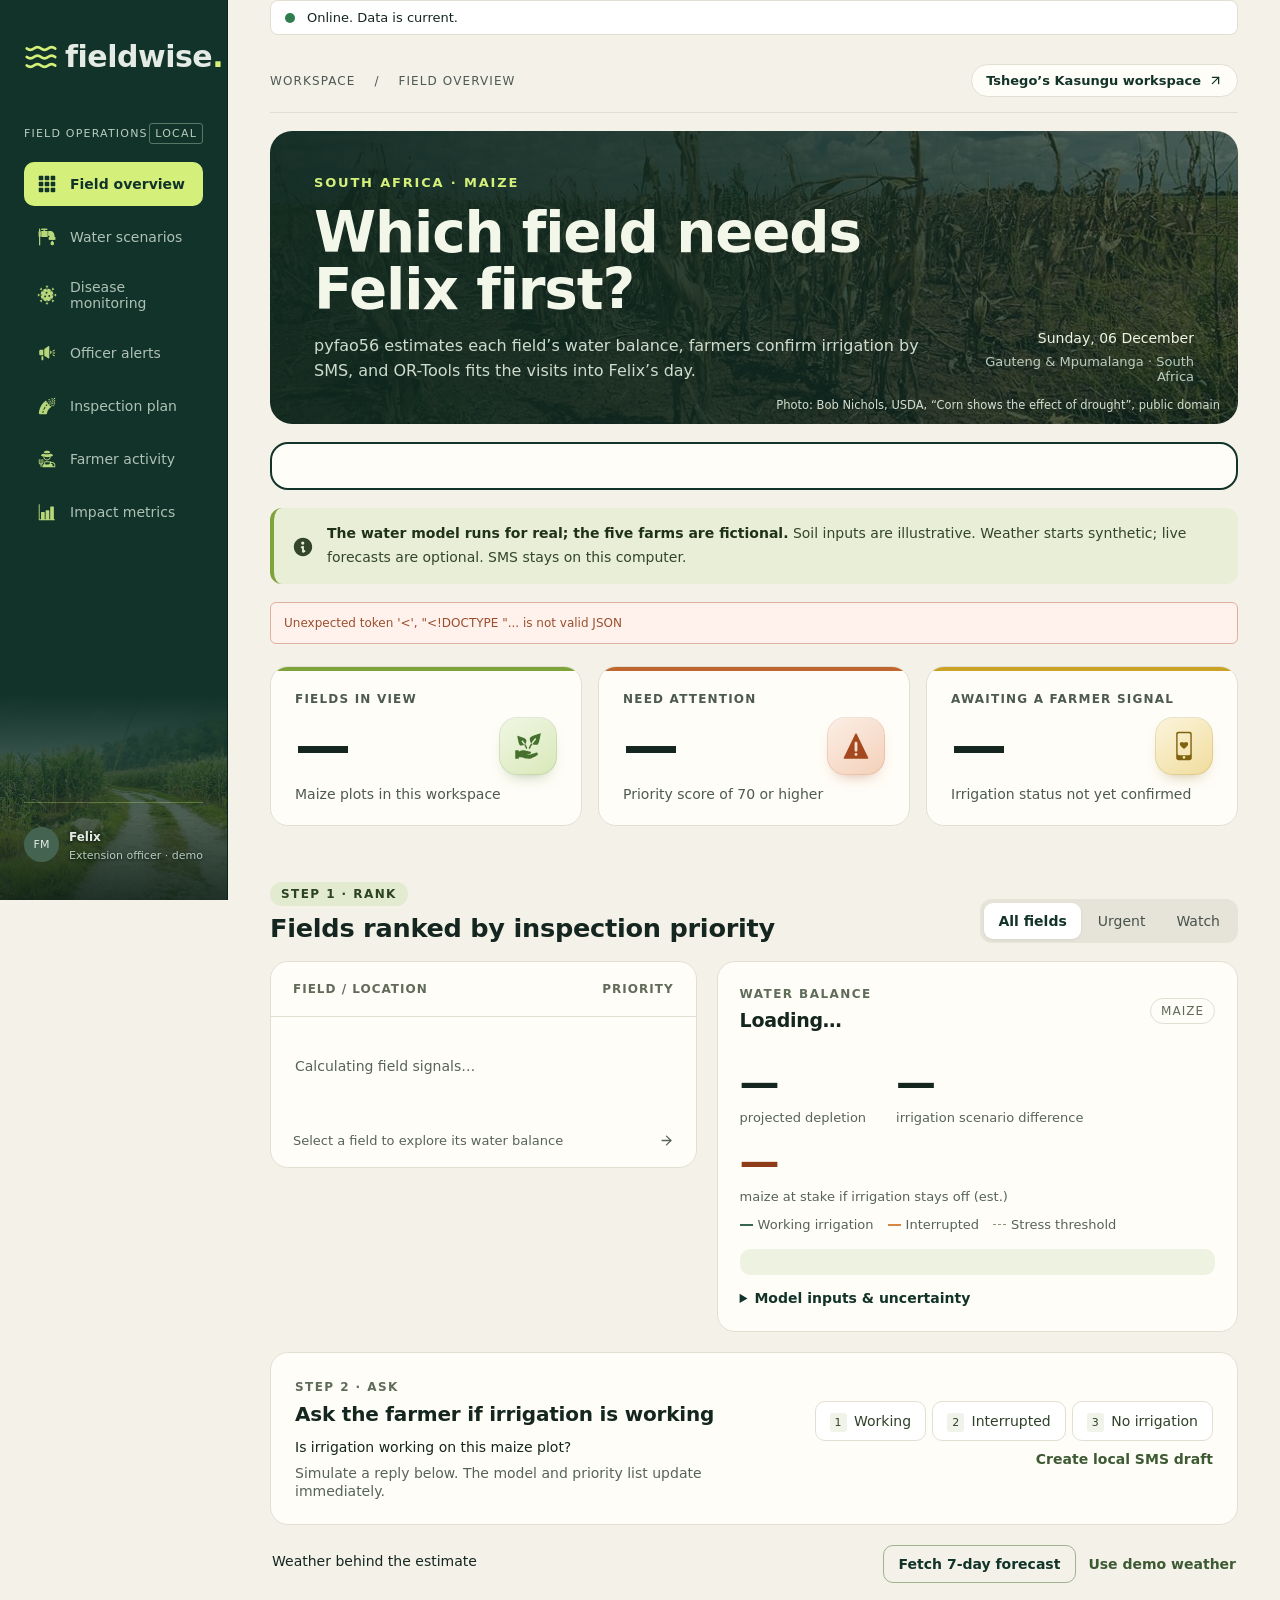
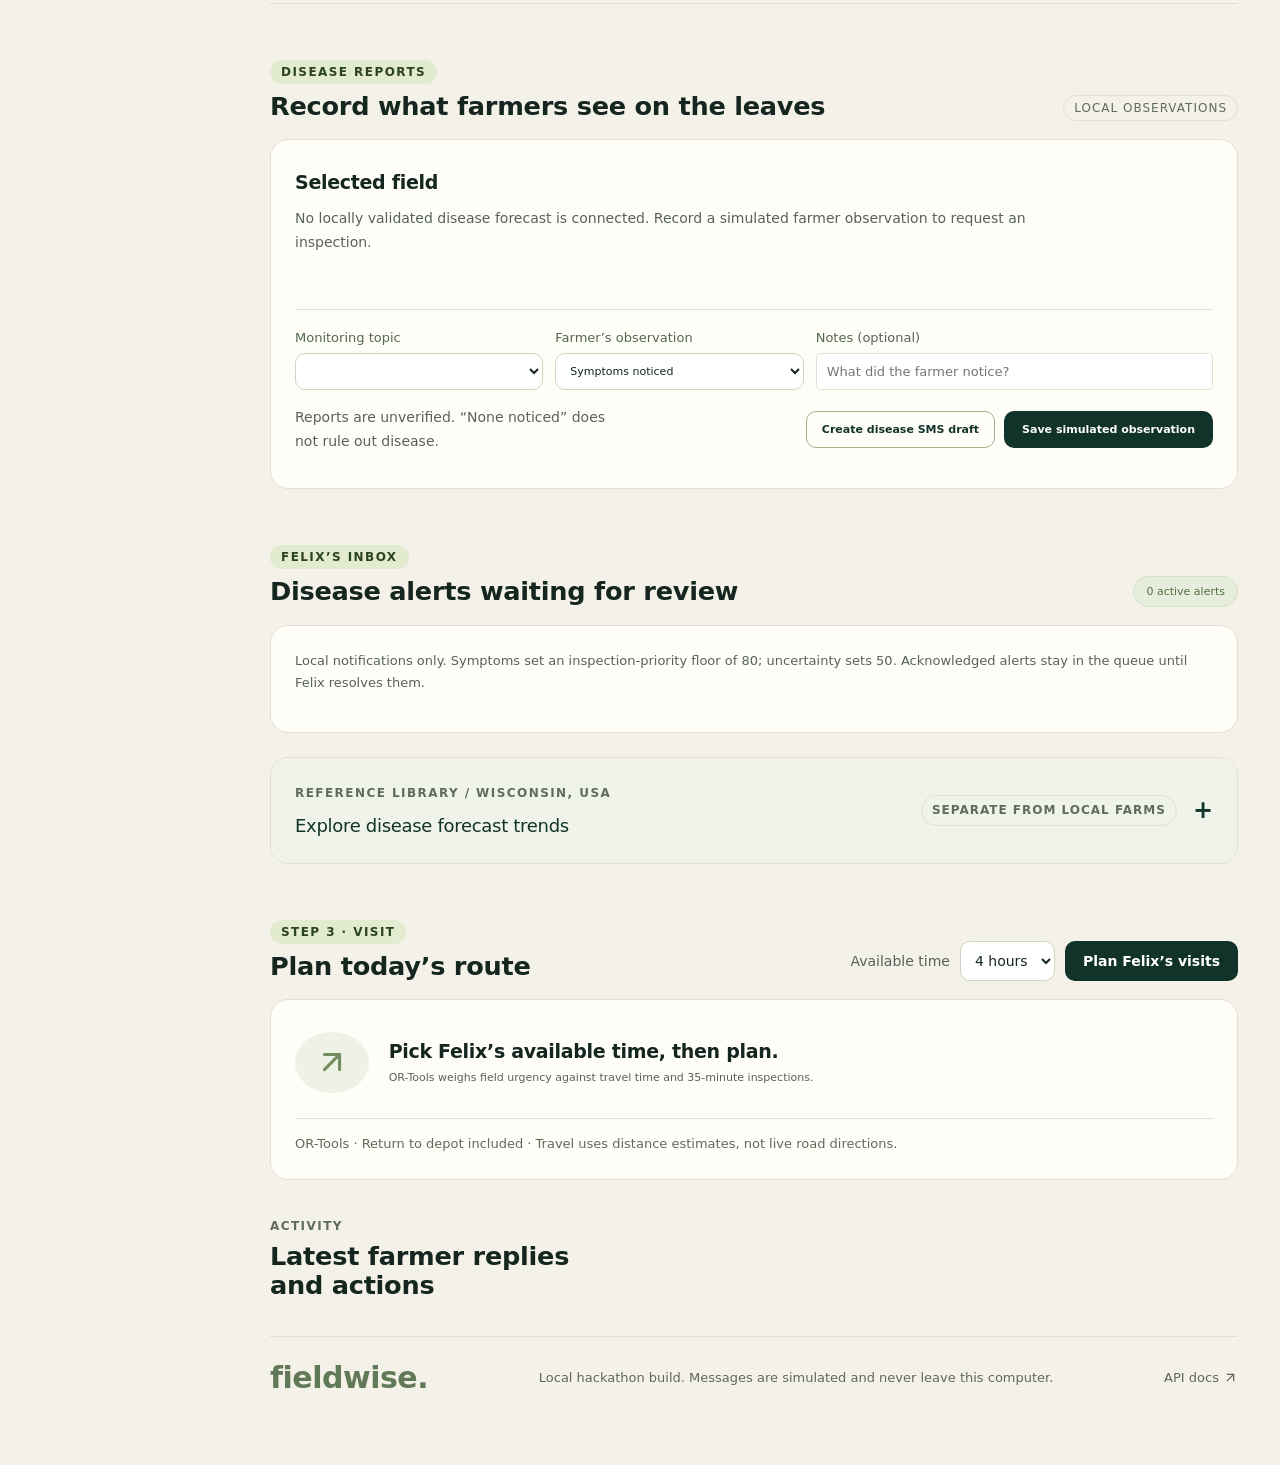
==== commit 06aafa7b: "Redesign USSD phone, farm map and sidebar artwork - USSD simulator: realistic feature-phone handset " ====
--- a/static/index.html
+++ b/static/index.html
@@ -1,6 +1,6 @@
 <!doctype html>
 <html lang="en">
-<head><meta charset="utf-8"><meta name="viewport" content="width=device-width,initial-scale=1"><title>Fieldwise · Field intelligence</title><meta name="theme-color" content="#173c32"><link rel="manifest" href="/static/manifest.webmanifest"><link rel="icon" href="/static/icon.svg" type="image/svg+xml"><link rel="stylesheet" href="/static/style.css"><link rel="stylesheet" href="/static/disease.css"><link rel="stylesheet" href="/static/theme.css"><link rel="stylesheet" href="/static/a11y.css"><script defer src="/static/offline.js"></script><script defer src="/static/crops.js"></script><script defer src="/static/app.js"></script><script defer src="/static/disease.js"></script></head>
+<head><meta charset="utf-8"><meta name="viewport" content="width=device-width,initial-scale=1"><title>Fieldwise · Field intelligence</title><meta name="theme-color" content="#173c32"><link rel="manifest" href="/static/manifest.webmanifest"><link rel="icon" href="/static/icon.svg" type="image/svg+xml"><link rel="stylesheet" href="/static/style.css"><link rel="stylesheet" href="/static/disease.css"><link rel="stylesheet" href="/static/theme.css"><link rel="stylesheet" href="/static/sidebar.css"><link rel="stylesheet" href="/static/icons.css"><link rel="stylesheet" href="/static/a11y.css"><script defer src="/static/offline.js"></script><script defer src="/static/crops.js"></script><script defer src="/static/app.js"></script><script defer src="/static/disease.js"></script></head>
 <body>
 <a class="skip-link" href="#main-content">Skip to main content</a>
 <aside class="sidebar" aria-label="Workspace navigation"><a class="brand" href="/" aria-label="Fieldwise home"><span class="brand-icon"><span class="ico" style="--ico:url(/static/icons/waves.svg)" aria-hidden="true"></span></span>fieldwise<span class="brand-dot">.</span></a><div class="workspace">FIELD OPERATIONS <span>LOCAL</span></div><nav aria-label="Sections"><a class="active" href="#overview"><span class="ico" style="--ico:url(/static/icons/layout-dashboard.svg)" aria-hidden="true"></span> <span>Field overview</span></a><a href="#scenario"><span class="ico" style="--ico:url(/static/icons/droplets.svg)" aria-hidden="true"></span> <span>Water scenarios</span></a><a href="#disease"><span class="ico" style="--ico:url(/static/icons/bug.svg)" aria-hidden="true"></span> <span>Disease monitoring</span></a><a href="#officer-alerts"><span class="ico" style="--ico:url(/static/icons/bell.svg)" aria-hidden="true"></span> <span>Officer alerts</span></a><a href="#route"><span class="ico" style="--ico:url(/static/icons/route.svg)" aria-hidden="true"></span> <span>Inspection plan</span></a><a href="#activity"><span class="ico" style="--ico:url(/static/icons/list.svg)" aria-hidden="true"></span> <span>Farmer activity</span></a><a href="/impact"><span class="ico" style="--ico:url(/static/icons/chart-column.svg)" aria-hidden="true"></span> <span>Impact metrics</span></a></nav><div class="sidebar-bottom"><div class="officer"><span class="avatar">FM</span><div><strong>Felix</strong><small>Extension officer · demo</small></div></div></div></aside>
--- a/static/theme.css
+++ b/static/theme.css
@@ -251,3 +251,13 @@
 .intro .photo-credit{position:absolute;right:18px;bottom:10px;margin:0;font-size:11.5px;color:#d3dfcf;max-width:60%;text-align:right}
 .crop-photo{border-radius:10px;object-fit:cover;background:#e2ead0}
 @media(max-width:900px){.intro[data-hero]{background:linear-gradient(rgba(14,40,31,.9),rgba(14,40,31,.84)),var(--hero) center/cover no-repeat,var(--forest)}.intro .photo-credit{position:static;max-width:none;text-align:left;margin-top:14px}}
+
+/* Officer PIN dialog */
+.signin-dialog{border:0;border-radius:18px;padding:26px 28px;max-width:min(380px,calc(100vw - 32px));box-shadow:0 30px 70px -20px rgba(18,51,41,.6);background:var(--card);color:var(--ink)}
+.signin-dialog::backdrop{background:rgba(14,40,31,.55)}
+.signin-dialog h2{margin:0 0 6px;font-size:24px}
+.signin-dialog p{font-size:14.5px;margin:0 0 14px}
+.signin-dialog label{display:block;font-weight:600;font-size:14px;margin-bottom:6px}
+.signin-dialog input{width:100%;font-size:22px;letter-spacing:.3em;padding:12px 14px}
+.signin-error{color:#9b2f12;min-height:1.2em;margin:8px 0 0!important}
+.signin-actions{display:flex;justify-content:flex-end;gap:10px;margin-top:14px}
--- a/static/sidebar.css
+++ b/static/sidebar.css
@@ -0,0 +1,20 @@
+/* Sidebar artwork: a CC0 maize-field photo behind the bottom block only, so navigation
+   links always sit on solid forest green. Replaces the contour lines from theme.css.
+   Credit in static/photos/CREDITS.md. */
+.sidebar{background:var(--forest)}
+/* Navigation paints above the artwork, which starts a little above the bottom block. */
+.sidebar nav{position:relative;z-index:1}
+.sidebar-bottom{position:relative;isolation:isolate}
+.sidebar-bottom::before{
+  content:"";position:absolute;z-index:-1;left:-24px;right:-24px;top:-72px;bottom:-38px;
+  /* At least 72% forest over the photo: over its brightest pixel, white text stays near 8:1 and the light credit text above 4.5:1. */
+  background:
+    linear-gradient(180deg,var(--forest) 0%,rgba(18,51,41,.78) 32%,rgba(14,42,33,.72) 60%,rgba(10,30,23,.9) 100%),
+    url(/static/photos/sidebar-maize-road.jpg) 50% 70%/cover no-repeat;
+}
+.sidebar-bottom>small,.officer strong,.officer small{text-shadow:0 1px 3px rgba(5,18,13,.9)}
+.officer{border-top-color:rgba(212,240,122,.28)}
+@media(max-width:1200px){.sidebar-bottom::before{left:-18px;right:-18px;bottom:-32px}}
+/* Icon-only rail: the photo would be a thin sliver, so keep it plain. */
+@media(max-width:900px){.sidebar-bottom::before{display:none}}
+@media(forced-colors:active){.sidebar,.sidebar-bottom::before{background:Canvas}}
--- a/static/icons.css
+++ b/static/icons.css
@@ -0,0 +1,18 @@
+/* Icon presentation for the Health Icons (CC0) set in static/icons/. The icons are solid
+   silhouettes drawn through the .ico mask, so they take the colours below. */
+
+/* Sidebar: lime-tinted icons on the forest green; the active item keeps forest. */
+nav a .ico{width:22px;height:22px;color:#b7d77a}
+nav a:hover:not(.active) .ico{color:var(--lime)}
+nav a.active .ico{color:var(--forest)}
+
+/* Summary cards: a tinted tile per card, matching the card's top stripe. */
+.metrics .metric-icon{width:58px;height:58px;border:0;border-radius:18px;color:#45702d;
+  background:linear-gradient(145deg,#f1f7e4 0%,#d8e8b9 100%);
+  box-shadow:inset 0 0 0 1px rgba(69,112,45,.14),inset 0 1px 0 rgba(255,255,255,.8),0 8px 16px -10px rgba(69,112,45,.55)}
+.metrics .metric-icon .ico{width:34px;height:34px}
+.metrics article:nth-child(2) .metric-icon{color:#a4481f;background:linear-gradient(145deg,#fcefe6 0%,#f3d0b9 100%);
+  box-shadow:inset 0 0 0 1px rgba(164,72,31,.14),inset 0 1px 0 rgba(255,255,255,.8),0 8px 16px -10px rgba(164,72,31,.55)}
+.metrics article:nth-child(3) .metric-icon{color:#7f6210;background:linear-gradient(145deg,#fcf5dd 0%,#f0dc9c 100%);
+  box-shadow:inset 0 0 0 1px rgba(127,98,16,.16),inset 0 1px 0 rgba(255,255,255,.8),0 8px 16px -10px rgba(127,98,16,.55)}
+@media(forced-colors:active){.metrics .metric-icon{border:1px solid CanvasText}}
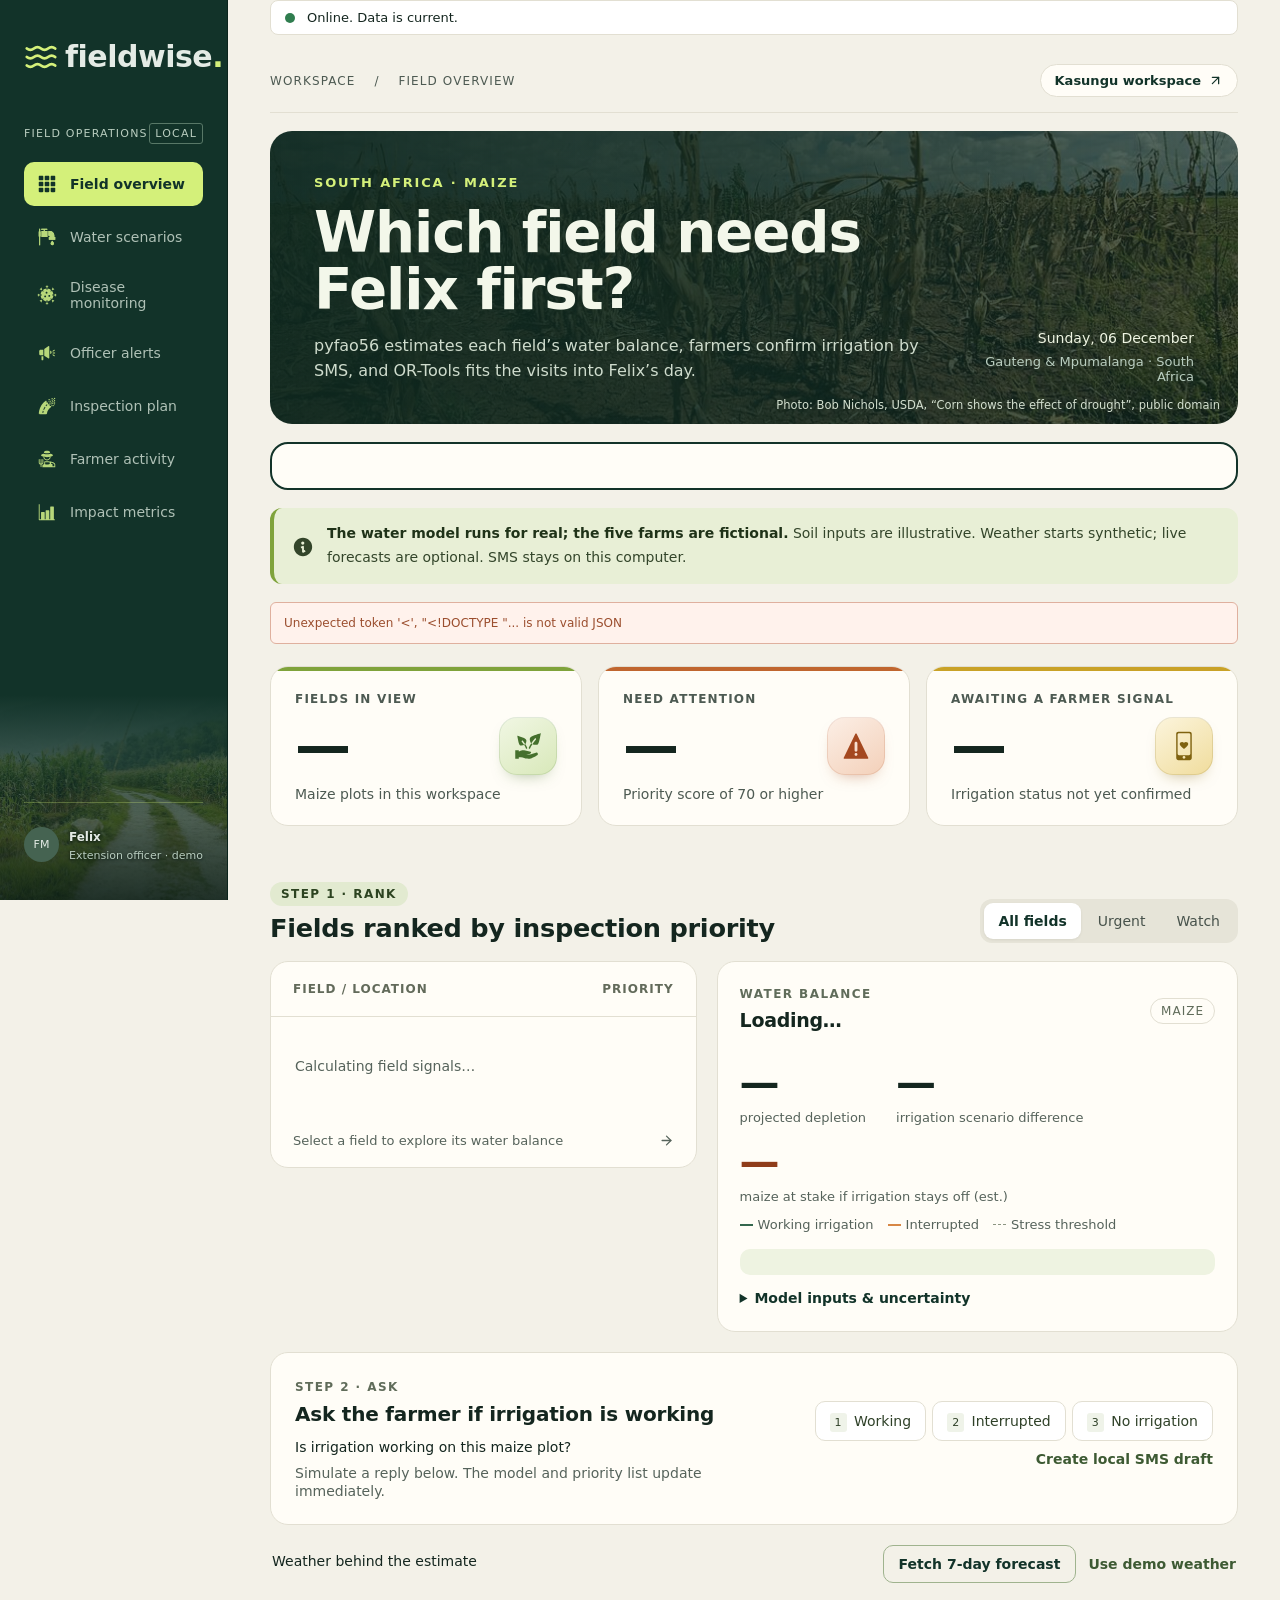
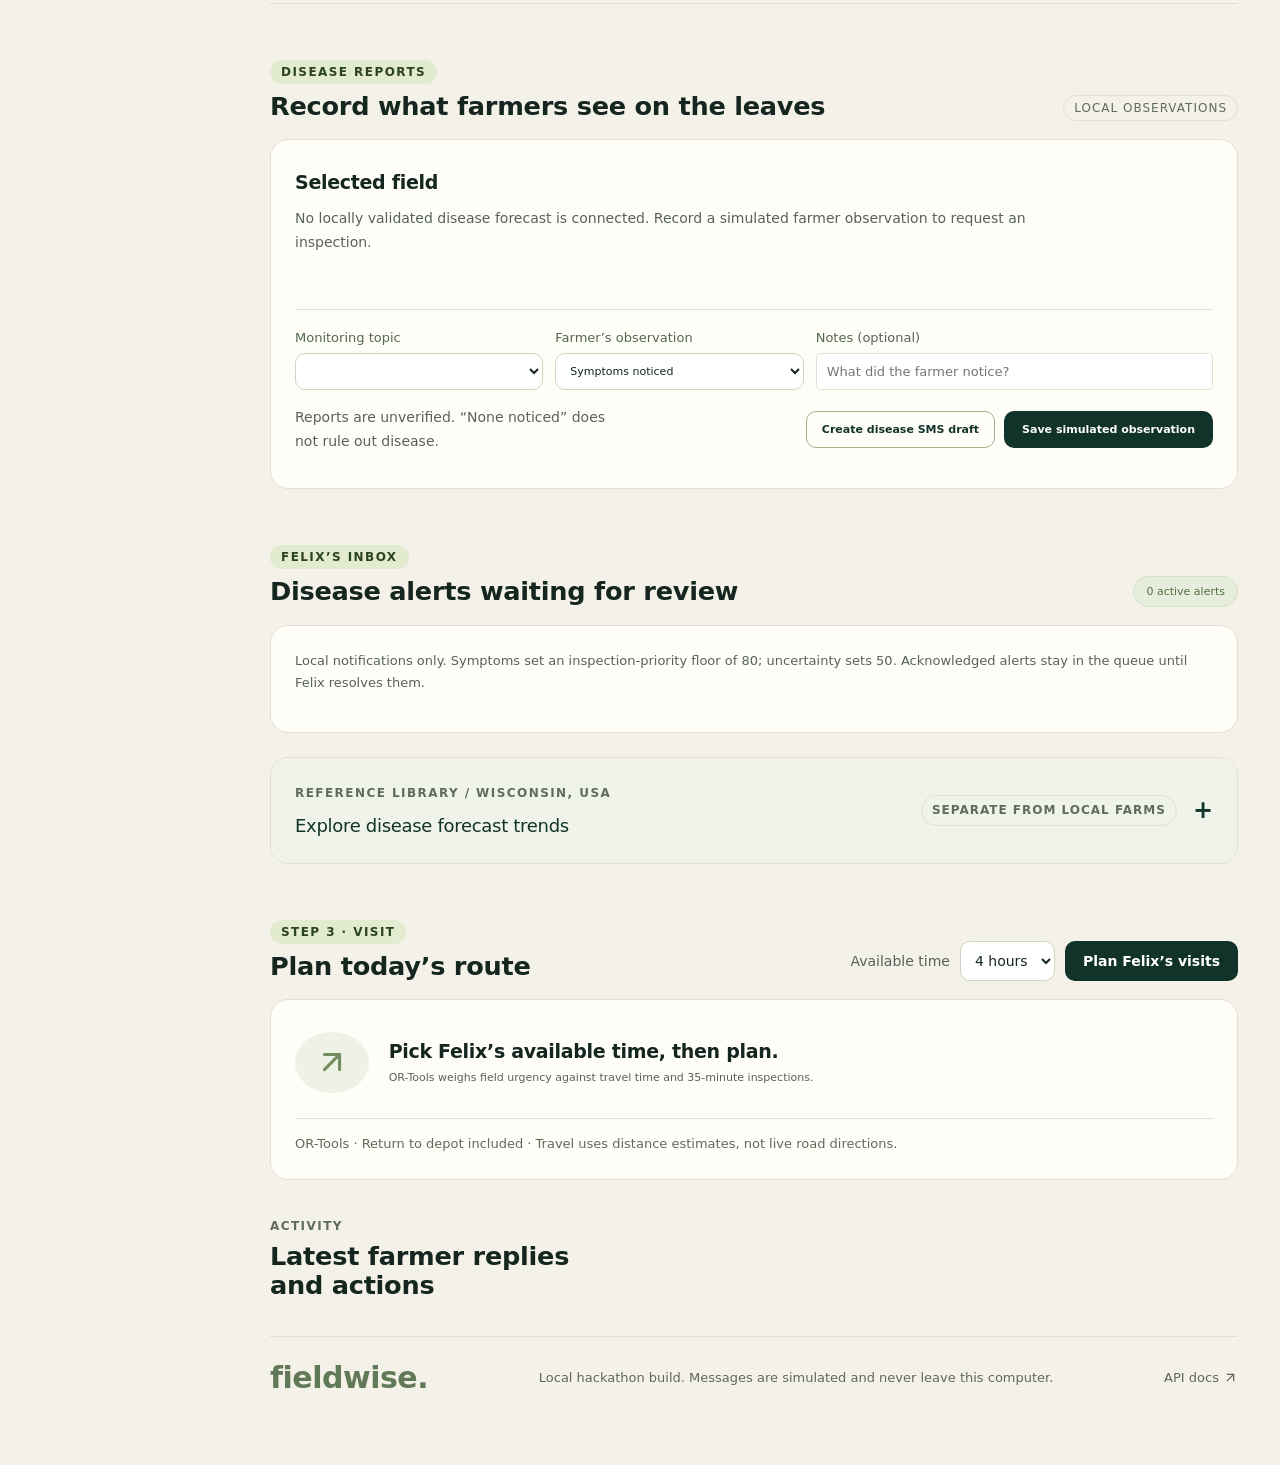
==== commit 1a01d1f0: "Tidy repo for publication: MIT licence, docs folder, neutral naming - Add MIT licence; third-party p" ====
--- a/static/index.html
+++ b/static/index.html
@@ -4,7 +4,7 @@
 <body>
 <a class="skip-link" href="#main-content">Skip to main content</a>
 <aside class="sidebar" aria-label="Workspace navigation"><a class="brand" href="/" aria-label="Fieldwise home"><span class="brand-icon"><span class="ico" style="--ico:url(/static/icons/waves.svg)" aria-hidden="true"></span></span>fieldwise<span class="brand-dot">.</span></a><div class="workspace">FIELD OPERATIONS <span>LOCAL</span></div><nav aria-label="Sections"><a class="active" href="#overview"><span class="ico" style="--ico:url(/static/icons/layout-dashboard.svg)" aria-hidden="true"></span> <span>Field overview</span></a><a href="#scenario"><span class="ico" style="--ico:url(/static/icons/droplets.svg)" aria-hidden="true"></span> <span>Water scenarios</span></a><a href="#disease"><span class="ico" style="--ico:url(/static/icons/bug.svg)" aria-hidden="true"></span> <span>Disease monitoring</span></a><a href="#officer-alerts"><span class="ico" style="--ico:url(/static/icons/bell.svg)" aria-hidden="true"></span> <span>Officer alerts</span></a><a href="#route"><span class="ico" style="--ico:url(/static/icons/route.svg)" aria-hidden="true"></span> <span>Inspection plan</span></a><a href="#activity"><span class="ico" style="--ico:url(/static/icons/list.svg)" aria-hidden="true"></span> <span>Farmer activity</span></a><a href="/impact"><span class="ico" style="--ico:url(/static/icons/chart-column.svg)" aria-hidden="true"></span> <span>Impact metrics</span></a></nav><div class="sidebar-bottom"><div class="officer"><span class="avatar">FM</span><div><strong>Felix</strong><small>Extension officer · demo</small></div></div></div></aside>
-<main id="overview"><span id="main-content" tabindex="-1"></span><header class="topbar"><span>WORKSPACE <b>/</b> FIELD OVERVIEW</span><a class="local" href="/felix" aria-label="Open Tshego’s Kasungu workspace">Tshego’s Kasungu workspace <span class="ico" style="--ico:url(/static/icons/arrow-up-right.svg)" aria-hidden="true"></span></a></header>
+<main id="overview"><span id="main-content" tabindex="-1"></span><header class="topbar"><span>WORKSPACE <b>/</b> FIELD OVERVIEW</span><a class="local" href="/felix" aria-label="Open Kasungu workspace">Kasungu workspace <span class="ico" style="--ico:url(/static/icons/arrow-up-right.svg)" aria-hidden="true"></span></a></header>
 <section class="intro" data-hero="sa"><div><div class="eyebrow">SOUTH AFRICA · MAIZE</div><h1>Which field needs Felix first?</h1><p>pyfao56 estimates each field’s water balance, farmers confirm irrigation by SMS, and OR-Tools fits the visits into Felix’s day.</p></div><div class="date"><span id="today"></span><small>Gauteng & Mpumalanga · South Africa</small></div><p class="photo-credit">Photo: Bob Nichols, USDA, “Corn shows the effect of drought”, public domain</p></section>
 <section id="next-visit" class="next-visit" aria-labelledby="next-visit-title" aria-live="polite"></section>
 <div class="notice"><span class="notice-icon"><span class="ico" style="--ico:url(/static/icons/info.svg)" aria-hidden="true"></span></span><div><strong>The water model runs for real; the five farms are fictional.</strong> Soil inputs are illustrative. Weather starts synthetic; live forecasts are optional. SMS stays on this computer.</div></div>
--- a/static/theme.css
+++ b/static/theme.css
@@ -261,3 +261,9 @@
 .signin-dialog input{width:100%;font-size:22px;letter-spacing:.3em;padding:12px 14px}
 .signin-error{color:#9b2f12;min-height:1.2em;margin:8px 0 0!important}
 .signin-actions{display:flex;justify-content:flex-end;gap:10px;margin-top:14px}
+
+/* Evidence receipt dialog */
+.receipt-dialog{border:0;border-radius:18px;padding:24px 26px;width:min(760px,calc(100vw - 32px));max-height:min(80vh,720px);box-shadow:0 30px 70px -20px rgba(18,51,41,.6);background:var(--card);color:var(--ink)}
+.receipt-dialog::backdrop{background:rgba(14,40,31,.55)}
+.receipt-dialog h2{margin:0 0 6px;font-size:22px}
+.receipt-dialog pre{background:#f1f4e6;border-radius:10px;padding:14px;max-height:52vh;overflow:auto;font-size:12.5px;line-height:1.5;white-space:pre-wrap;word-break:break-word}
